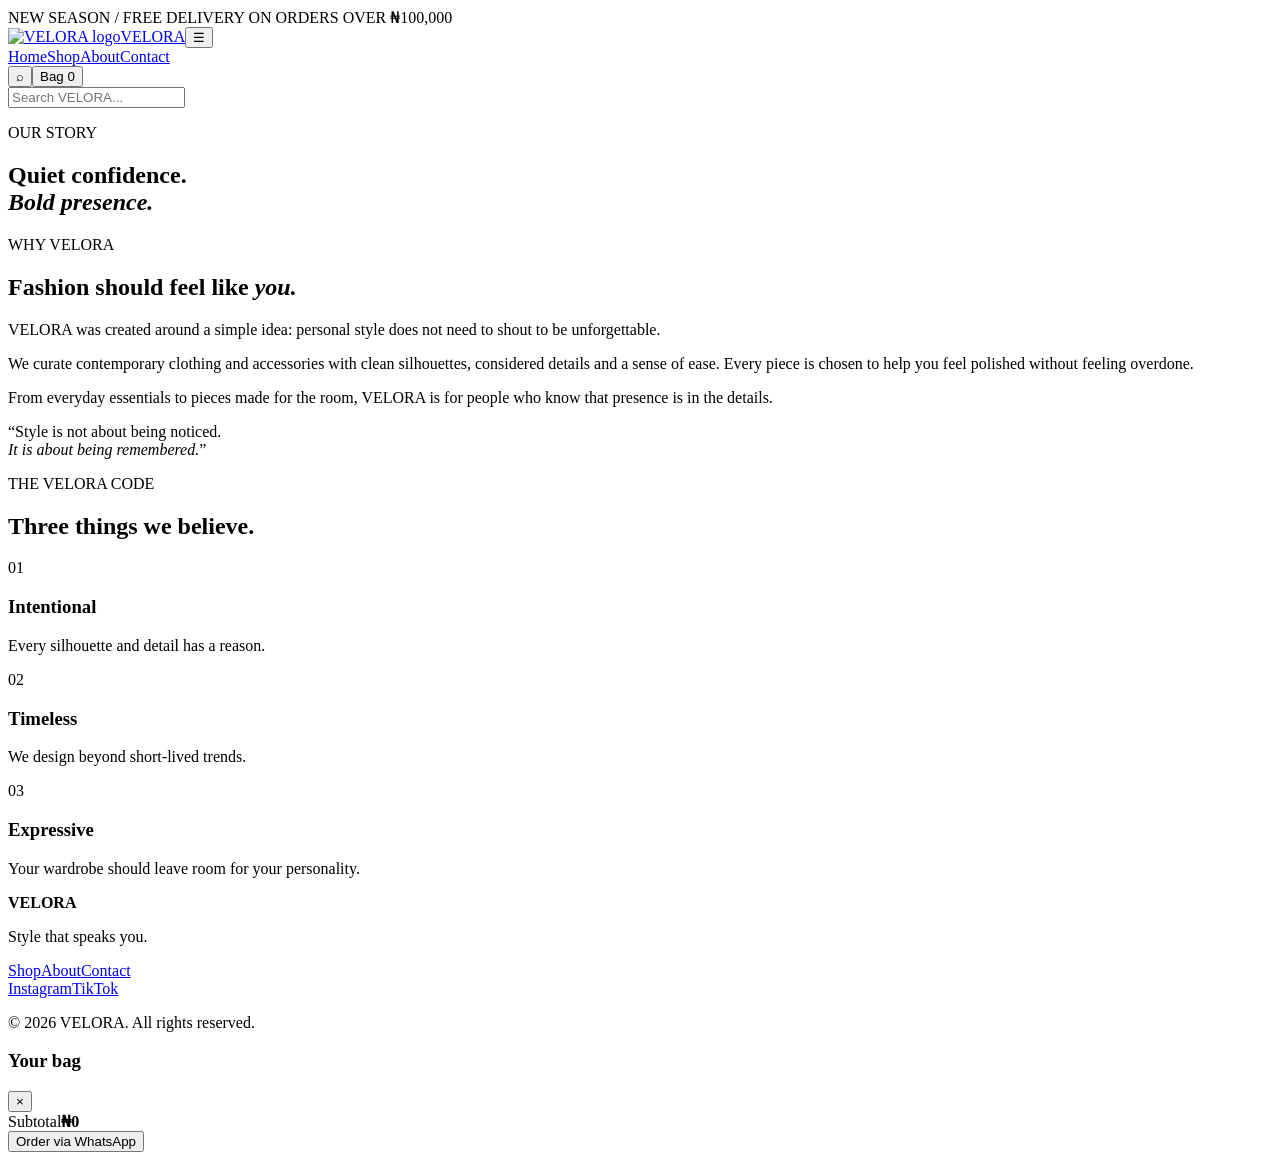
==== about.html @ 9b13d064 "Add files via upload" ====
<!DOCTYPE html>
<html lang="en">
<head>
  <meta charset="UTF-8"><meta name="viewport" content="width=device-width, initial-scale=1.0">
  <meta name="description" content="Discover the story and philosophy behind VELORA.">
  <title>About — VELORA</title>
  <link rel="preconnect" href="https://fonts.googleapis.com"><link rel="preconnect" href="https://fonts.gstatic.com" crossorigin>
  <link href="https://fonts.googleapis.com/css2?family=Cormorant+Garamond:wght@500;600;700&family=Inter:wght@400;500;600&display=swap" rel="stylesheet"><link rel="stylesheet" href="css/style.css">
</head>
<body>
  <div class="announcement">NEW SEASON / FREE DELIVERY ON ORDERS OVER ₦100,000</div>
  <header class="site-header"><a class="brand" href="index.html"><img src="assets/velora-logo.png" alt="VELORA logo"><span>VELORA</span></a><button class="menu-toggle">☰</button><nav class="nav"><a href="index.html">Home</a><a href="shop.html">Shop</a><a class="active" href="about.html">About</a><a href="contact.html">Contact</a></nav><div class="header-actions"><button class="icon-btn" id="searchBtn">⌕</button><button class="icon-btn cart-btn" id="cartBtn">Bag <span id="cartCount">0</span></button></div></header>
  <div class="search-panel" id="searchPanel"><input id="globalSearch" type="search" placeholder="Search VELORA..."></div>
  <main>
    <section class="page-hero about-hero"><p class="eyebrow">OUR STORY</p><h1>Quiet confidence.<br><em>Bold presence.</em></h1></section>
    <section class="section story"><div><p class="eyebrow">WHY VELORA</p><h2>Fashion should feel like <em>you.</em></h2></div><div><p>VELORA was created around a simple idea: personal style does not need to shout to be unforgettable.</p><p>We curate contemporary clothing and accessories with clean silhouettes, considered details and a sense of ease. Every piece is chosen to help you feel polished without feeling overdone.</p><p>From everyday essentials to pieces made for the room, VELORA is for people who know that presence is in the details.</p></div></section>
    <section class="quote-section"><p>“Style is not about being noticed.<br><em>It is about being remembered.</em>”</p></section>
    <section class="section values"><div><p class="eyebrow">THE VELORA CODE</p><h2>Three things we believe.</h2></div><div class="value-grid"><article><span>01</span><h3>Intentional</h3><p>Every silhouette and detail has a reason.</p></article><article><span>02</span><h3>Timeless</h3><p>We design beyond short-lived trends.</p></article><article><span>03</span><h3>Expressive</h3><p>Your wardrobe should leave room for your personality.</p></article></div></section>
  </main>
  <footer class="footer"><div><strong>VELORA</strong><p>Style that speaks you.</p></div><div><a href="shop.html">Shop</a><a href="about.html">About</a><a href="contact.html">Contact</a></div><div><a href="#">Instagram</a><a href="#">TikTok</a></div><p class="copyright">© 2026 VELORA. All rights reserved.</p></footer>
  <aside class="cart-drawer" id="cartDrawer" aria-hidden="true"><div class="drawer-head"><h3>Your bag</h3><button id="closeCart">×</button></div><div id="cartItems"></div><div class="cart-total"><span>Subtotal</span><strong id="cartTotal">₦0</strong></div><button class="btn btn-dark full" id="whatsappCheckout">Order via WhatsApp</button></aside><div class="drawer-backdrop" id="drawerBackdrop"></div>
  <script src="js/products.js"></script><script src="js/main.js"></script>
</body>
</html>
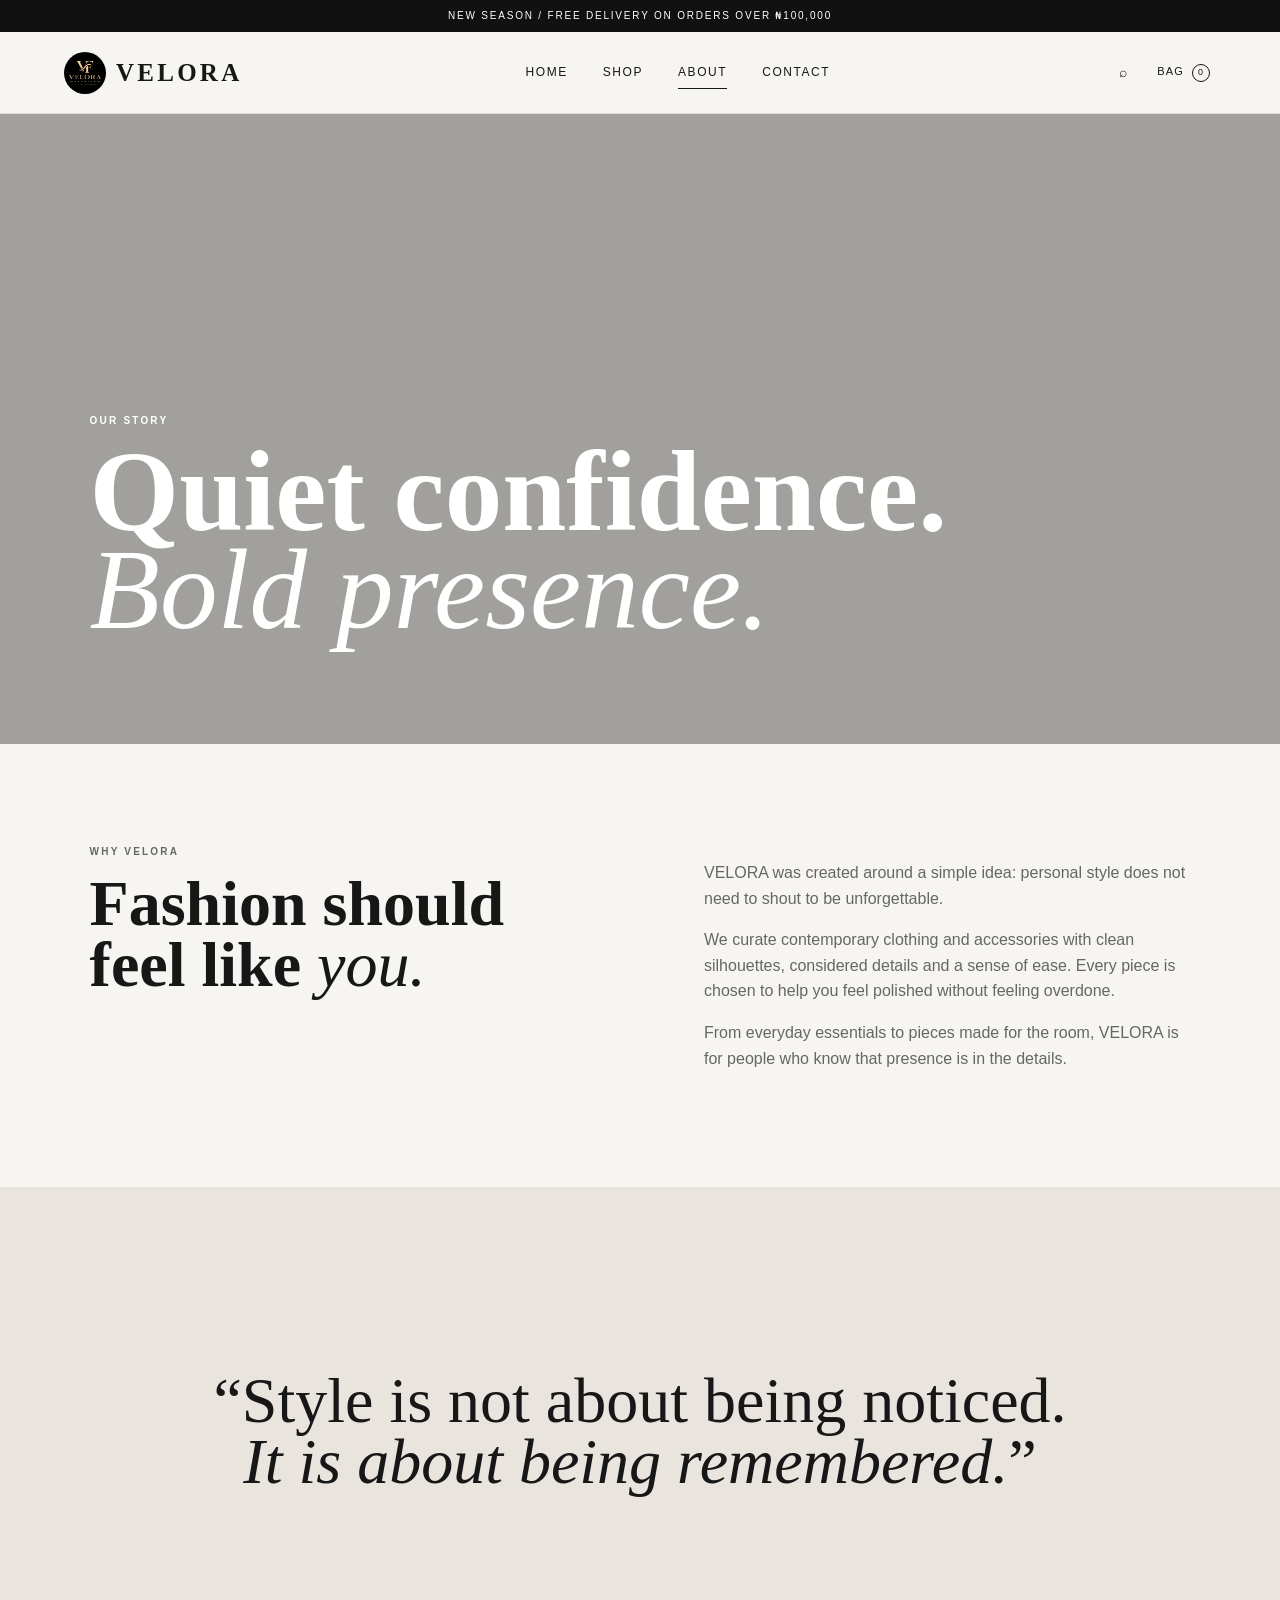
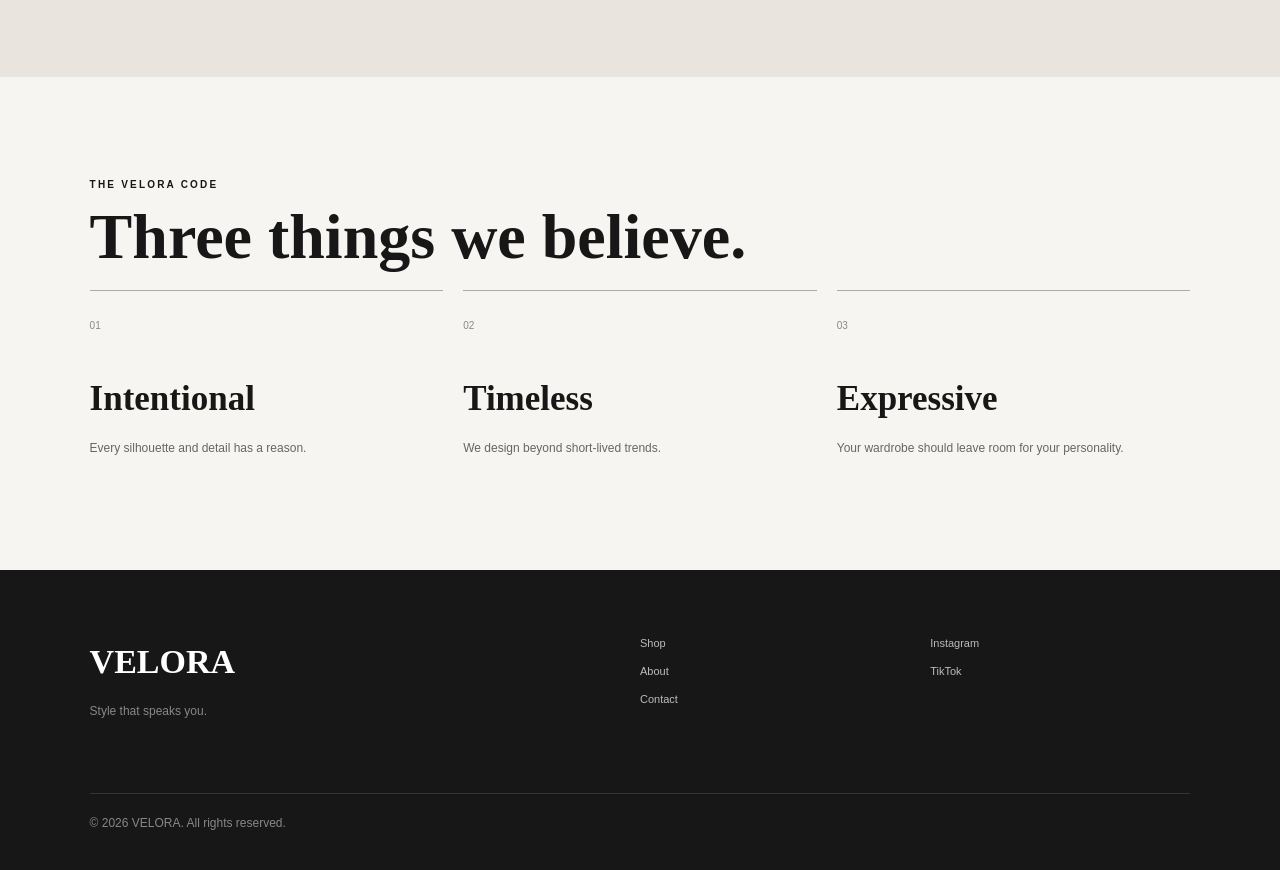
==== commit 1461d8d0: "Update about.html" ====
--- a/about.html
+++ b/about.html
@@ -9,7 +9,7 @@
 </head>
 <body>
   <div class="announcement">NEW SEASON / FREE DELIVERY ON ORDERS OVER ₦100,000</div>
-  <header class="site-header"><a class="brand" href="index.html"><img src="assets/velora-logo.png" alt="VELORA logo"><span>VELORA</span></a><button class="menu-toggle">☰</button><nav class="nav"><a href="index.html">Home</a><a href="shop.html">Shop</a><a class="active" href="about.html">About</a><a href="contact.html">Contact</a></nav><div class="header-actions"><button class="icon-btn" id="searchBtn">⌕</button><button class="icon-btn cart-btn" id="cartBtn">Bag <span id="cartCount">0</span></button></div></header>
+  <header class="site-header"><a class="brand" href="index.html"><img src="VELORA-fashion-github-site/assets/velora-logo.png" alt="VELORA logo"><span>VELORA</span></a><button class="menu-toggle">☰</button><nav class="nav"><a href="index.html">Home</a><a href="shop.html">Shop</a><a class="active" href="about.html">About</a><a href="contact.html">Contact</a></nav><div class="header-actions"><button class="icon-btn" id="searchBtn">⌕</button><button class="icon-btn cart-btn" id="cartBtn">Bag <span id="cartCount">0</span></button></div></header>
   <div class="search-panel" id="searchPanel"><input id="globalSearch" type="search" placeholder="Search VELORA..."></div>
   <main>
     <section class="page-hero about-hero"><p class="eyebrow">OUR STORY</p><h1>Quiet confidence.<br><em>Bold presence.</em></h1></section>
@@ -21,4 +21,4 @@
   <aside class="cart-drawer" id="cartDrawer" aria-hidden="true"><div class="drawer-head"><h3>Your bag</h3><button id="closeCart">×</button></div><div id="cartItems"></div><div class="cart-total"><span>Subtotal</span><strong id="cartTotal">₦0</strong></div><button class="btn btn-dark full" id="whatsappCheckout">Order via WhatsApp</button></aside><div class="drawer-backdrop" id="drawerBackdrop"></div>
   <script src="js/products.js"></script><script src="js/main.js"></script>
 </body>
-</html>+</html>
--- a/css/style.css
+++ b/css/style.css
@@ -0,0 +1,3 @@
+*{box-sizing:border-box}html{scroll-behavior:smooth}body{margin:0;color:#171717;background:#f7f5f1;font-family:Inter,Arial,sans-serif;line-height:1.6}a{color:inherit;text-decoration:none}button,input,textarea,select{font:inherit}button{cursor:pointer}img{max-width:100%;display:block}.announcement{background:#111;color:#fff;text-align:center;padding:8px 15px;font-size:10px;letter-spacing:.18em}.site-header{height:82px;padding:0 5vw;display:flex;align-items:center;justify-content:space-between;background:#f7f5f1;border-bottom:1px solid #dedbd4;position:sticky;top:0;z-index:50}.brand{display:flex;align-items:center;gap:10px;font-family:"Cormorant Garamond",serif;font-size:25px;font-weight:700;letter-spacing:.13em}.brand img{width:42px;height:42px;object-fit:contain;border-radius:50%}.nav{display:flex;gap:35px;font-size:12px;text-transform:uppercase;letter-spacing:.13em}.nav a{position:relative}.nav a.active:after{content:"";position:absolute;height:1px;background:#171717;left:0;right:0;bottom:-7px}.header-actions{display:flex;gap:18px;align-items:center}.icon-btn{border:0;background:none;font-size:14px;color:#171717}.cart-btn{font-size:11px;text-transform:uppercase;letter-spacing:.1em}.cart-btn span{display:inline-flex;min-width:18px;height:18px;border:1px solid #171717;border-radius:50%;align-items:center;justify-content:center;font-size:9px;margin-left:4px}.menu-toggle{display:none;border:0;background:none;font-size:22px}.search-panel{display:none;position:fixed;top:82px;left:0;right:0;padding:20px 5vw;background:#f7f5f1;border-bottom:1px solid #ddd;z-index:49}.search-panel.open{display:block}.search-panel input{width:100%;border:0;border-bottom:1px solid #777;background:transparent;padding:12px 0;font-size:22px;outline:none}.hero{min-height:78vh;position:relative;background:url("https://images.unsplash.com/photo-1483985988355-763728e1935b?auto=format&fit=crop&w=2000&q=90") center/cover;display:flex;align-items:flex-end}.hero-overlay{position:absolute;inset:0;background:linear-gradient(90deg,rgba(0,0,0,.68),rgba(0,0,0,.1))}.hero-content{position:relative;color:white;padding:10vh 8vw 12vh;max-width:700px}.eyebrow{font-size:10px;letter-spacing:.22em;text-transform:uppercase;font-weight:600;margin:0 0 14px}.hero h1,.page-hero h1{font-family:"Cormorant Garamond",serif;font-size:clamp(58px,8vw,115px);line-height:.85;margin:0 0 28px;font-weight:600}.hero h1 em,.page-hero h1 em,h2 em{font-style:italic;font-weight:500}.hero-content>p:not(.eyebrow){max-width:460px;font-size:15px;margin-bottom:30px}.btn{display:inline-flex;border:1px solid transparent;padding:14px 25px;align-items:center;justify-content:center;text-transform:uppercase;letter-spacing:.13em;font-size:10px;font-weight:600;transition:.25s}.btn-light{background:#fff;color:#111}.btn-light:hover{background:#ddd}.btn-dark{background:#111;color:#fff}.btn-dark:hover{background:#333}.section{padding:100px 7vw}.intro{text-align:center;max-width:950px;margin:auto}.intro h2,.section h2{font-family:"Cormorant Garamond",serif;font-size:clamp(40px,5vw,70px);line-height:.95;font-weight:600;margin:0 0 22px}.intro-copy{max-width:650px;margin:auto;color:#62605b}.section-head{display:flex;align-items:end;justify-content:space-between;margin-bottom:35px}.section-head h2{font-size:50px;margin:0}.text-link{text-transform:uppercase;font-size:10px;letter-spacing:.15em;border-bottom:1px solid #171717;padding-bottom:5px}.product-grid{display:grid;grid-template-columns:repeat(4,1fr);gap:25px}.product-card{min-width:0}.product-image{display:block;position:relative;overflow:hidden;background:#e8e5df;aspect-ratio:3/4}.product-image img{width:100%;height:100%;object-fit:cover;transition:transform .5s}.product-card:hover .product-image img{transform:scale(1.04)}.badge{position:absolute;left:12px;top:12px;background:#fff;padding:5px 9px;font-size:8px;text-transform:uppercase;letter-spacing:.12em}.product-info{display:flex;justify-content:space-between;gap:10px;padding:14px 0 5px}.product-info h3{font-size:12px;font-weight:500;margin:0 0 3px}.product-info p{margin:0;color:#888;font-size:10px;text-transform:uppercase;letter-spacing:.08em}.product-info strong{font-size:11px;font-weight:500;white-space:nowrap}.quick-add{width:100%;border:1px solid #171717;background:transparent;padding:10px;text-transform:uppercase;font-size:9px;letter-spacing:.12em;opacity:0;transition:.2s}.product-card:hover .quick-add{opacity:1}.split-banner{display:grid;grid-template-columns:1fr 1fr;min-height:650px;background:#ebe8e2}.split-image{background:url("https://images.unsplash.com/photo-1539109136881-3be0616acf4b?auto=format&fit=crop&w=1300&q=85") center/cover}.split-copy{display:flex;flex-direction:column;justify-content:center;padding:8vw;max-width:700px}.split-copy h2{font-family:"Cormorant Garamond",serif;font-size:58px;line-height:.95;margin:0 0 22px}.split-copy p:not(.eyebrow){color:#68655f;margin-bottom:30px}.category-grid{display:grid;grid-template-columns:repeat(3,1fr);gap:20px}.category-card{min-height:480px;display:flex;align-items:flex-end;padding:30px;color:#fff;background-size:cover;background-position:center;position:relative}.category-card:before{content:"";position:absolute;inset:0;background:linear-gradient(transparent,rgba(0,0,0,.55))}.category-card span{position:relative;font-family:"Cormorant Garamond",serif;font-size:40px}.category-women{background-image:url("https://images.unsplash.com/photo-1485968579580-b6d095142e6e?auto=format&fit=crop&w=1000&q=85")}.category-men{background-image:url("https://images.unsplash.com/photo-1490578474895-699cd4e2cf59?auto=format&fit=crop&w=1000&q=85")}.category-accessories{background-image:url("https://images.unsplash.com/photo-1492707892479-7bc8d5a4ee93?auto=format&fit=crop&w=1000&q=85")}.newsletter{background:#111;color:#fff;text-align:center;padding:100px 7vw}.newsletter h2{font-family:"Cormorant Garamond",serif;font-size:65px;line-height:.9;margin:0 0 20px}.newsletter p:not(.eyebrow){color:#aaa;max-width:500px;margin:0 auto 28px}.newsletter-form{display:flex;max-width:500px;margin:auto}.newsletter-form input{flex:1;background:transparent;border:1px solid #555;border-right:0;color:#fff;padding:14px}.newsletter-form .btn{border:1px solid #fff}.newsletter small{display:block;margin-top:12px;color:#bbb}.footer{background:#171717;color:#fff;padding:65px 7vw 25px;display:grid;grid-template-columns:2fr 1fr 1fr;gap:30px}.footer strong{font-family:"Cormorant Garamond",serif;font-size:34px}.footer p{color:#888;font-size:12px}.footer div>a{display:block;font-size:11px;margin-bottom:10px;color:#bbb}.copyright{grid-column:1/-1;border-top:1px solid #333;padding-top:20px;margin-top:30px}.page-hero{padding:120px 7vw 90px;background:#ebe8e2}.page-hero h1{font-size:clamp(65px,9vw,120px);margin-bottom:15px}.page-hero>p:last-child{color:#666;max-width:500px}.shop-layout{display:grid;grid-template-columns:180px 1fr;gap:50px}.filters{display:flex;flex-direction:column;gap:13px}.filters .eyebrow{margin-bottom:5px}.filter{background:none;border:0;text-align:left;font-size:11px;color:#777;padding:0}.filter.active{color:#111;font-weight:600}.shop-toolbar{display:flex;justify-content:space-between;align-items:center;margin-bottom:25px}.shop-toolbar span{font-size:10px;color:#777;text-transform:uppercase;letter-spacing:.12em}.shop-toolbar select{border:0;background:transparent;font-size:10px;text-transform:uppercase;letter-spacing:.1em}.product-detail{display:grid;grid-template-columns:1.1fr .9fr;gap:8vw;padding-top:70px}.product-gallery{background:#e8e5df}.product-gallery img{width:100%;aspect-ratio:4/5;object-fit:cover}.product-copy{padding-top:25px}.product-copy h1{font-family:"Cormorant Garamond",serif;font-size:65px;line-height:.9;margin:0 0 12px}.product-price{font-size:15px;margin-bottom:30px}.description{color:#666;max-width:500px;margin-bottom:35px}.field-label{font-size:9px;letter-spacing:.15em;text-transform:uppercase;display:block;margin:18px 0 10px}.size-options{display:flex;gap:8px}.size-option{border:1px solid #ccc;background:transparent;padding:10px 16px;font-size:10px}.size-option.selected{border-color:#111;background:#111;color:#fff}.quantity-control{display:flex;align-items:center;width:max-content;border:1px solid #ccc;margin-bottom:20px}.quantity-control button{border:0;background:transparent;width:38px;height:38px}.quantity-control span{width:35px;text-align:center;font-size:11px}.full{width:100%}.details-list{margin-top:35px;border-top:1px solid #ccc}.details-list details{border-bottom:1px solid #ccc;padding:18px 0}.details-list summary{font-size:11px;text-transform:uppercase;letter-spacing:.1em;cursor:pointer}.details-list p{font-size:12px;color:#666}.related{padding-top:20px}.about-hero{min-height:70vh;display:flex;flex-direction:column;justify-content:flex-end;background:url("https://images.unsplash.com/photo-1485230895905-ec40ba36b9bc?auto=format&fit=crop&w=1800&q=85") center/cover;color:#fff;position:relative}.about-hero:before{content:"";position:absolute;inset:0;background:rgba(0,0,0,.35)}.about-hero>*{position:relative}.story{display:grid;grid-template-columns:1fr 1fr;gap:10vw}.story p{color:#666}.quote-section{background:#e9e5de;text-align:center;padding:120px 7vw;font-family:"Cormorant Garamond",serif;font-size:clamp(40px,5vw,70px);line-height:.95}.quote-section em{font-style:italic}.value-grid{display:grid;grid-template-columns:repeat(3,1fr);gap:20px}.value-grid article{border-top:1px solid #aaa;padding-top:20px}.value-grid span{font-size:10px;color:#888}.value-grid h3{font-family:"Cormorant Garamond",serif;font-size:35px;margin:35px 0 5px}.value-grid p{font-size:12px;color:#666}.contact-grid{display:grid;grid-template-columns:1fr 1fr;gap:10vw}.contact-details{margin-top:50px}.contact-details p{margin-bottom:25px;font-size:12px}.contact-details strong{font-size:9px;text-transform:uppercase;letter-spacing:.15em}.contact-form{display:flex;flex-direction:column;gap:20px}.contact-form label{font-size:9px;text-transform:uppercase;letter-spacing:.12em}.contact-form input,.contact-form textarea{display:block;width:100%;border:0;border-bottom:1px solid #aaa;background:transparent;padding:12px 0;outline:none}.form-note{font-size:11px;color:#777}.cart-drawer{position:fixed;top:0;right:-450px;width:min(450px,100%);height:100vh;background:#f7f5f1;z-index:100;padding:30px;transition:right .3s;overflow:auto}.cart-drawer.open{right:0}.drawer-backdrop{display:none;position:fixed;inset:0;background:rgba(0,0,0,.4);z-index:90}.drawer-backdrop.show{display:block}.drawer-head{display:flex;justify-content:space-between;align-items:center;border-bottom:1px solid #ccc;padding-bottom:18px;margin-bottom:20px}.drawer-head h3{font-family:"Cormorant Garamond",serif;font-size:32px;margin:0}.drawer-head button{border:0;background:none;font-size:28px}.cart-item{display:grid;grid-template-columns:75px 1fr;gap:14px;padding:15px 0;border-bottom:1px solid #ddd}.cart-item img{width:75px;height:95px;object-fit:cover}.cart-item strong{display:block;font-size:11px}.cart-item small{display:block;color:#777;font-size:10px;margin:3px 0 10px}.qty{display:flex;gap:10px;align-items:center;font-size:11px}.qty button{border:1px solid #ccc;background:none;width:25px;height:25px}.remove{border:0;background:none;padding:5px 0;color:#888;font-size:9px;text-transform:uppercase;letter-spacing:.1em}.cart-total{display:flex;justify-content:space-between;margin:25px 0;font-size:12px}.tiny{font-size:9px;color:#888;text-align:center}.empty-cart{text-align:center;padding:70px 0;color:#777}.empty-cart .text-link{display:inline-block;margin-top:10px}
+@media(max-width:900px){.nav{gap:18px}.product-grid{grid-template-columns:repeat(2,1fr)}.split-banner{grid-template-columns:1fr}.split-image{min-height:500px}.category-grid{grid-template-columns:1fr}.category-card{min-height:380px}.shop-layout{grid-template-columns:1fr}.filters{flex-direction:row;overflow:auto;padding-bottom:10px}.filters .eyebrow{display:none}.filter{white-space:nowrap}.product-detail,.story,.contact-grid{grid-template-columns:1fr}.product-detail{gap:35px}.footer{grid-template-columns:1fr 1fr}}
+@media(max-width:650px){.site-header{height:70px;padding:0 5vw}.brand{font-size:22px}.brand img{width:34px;height:34px}.menu-toggle{display:block;order:2}.nav{display:none;position:absolute;top:70px;left:0;right:0;background:#f7f5f1;border-bottom:1px solid #ddd;padding:20px 5vw;flex-direction:column;gap:18px}.nav.open{display:flex}.header-actions{order:3;gap:10px}.header-actions .icon-btn:first-child{display:none}.hero{min-height:72vh}.hero-content{padding:8vh 7vw 10vh}.section{padding:70px 6vw}.section-head{align-items:start;gap:15px}.section-head h2{font-size:40px}.product-grid{gap:14px}.product-info{display:block}.product-info strong{display:block;margin-top:4px}.quick-add{opacity:1}.split-copy{padding:70px 6vw}.split-copy h2{font-size:45px}.newsletter{padding:75px 6vw}.newsletter h2{font-size:50px}.newsletter-form{display:block}.newsletter-form input{width:100%;border-right:1px solid #555;margin-bottom:10px}.footer{grid-template-columns:1fr;padding:50px 6vw}.copyright{grid-column:auto}.page-hero{padding:90px 6vw 65px}.page-hero h1{font-size:70px}.product-copy h1{font-size:50px}.cart-drawer{padding:25px}.about-hero{min-height:65vh}}
